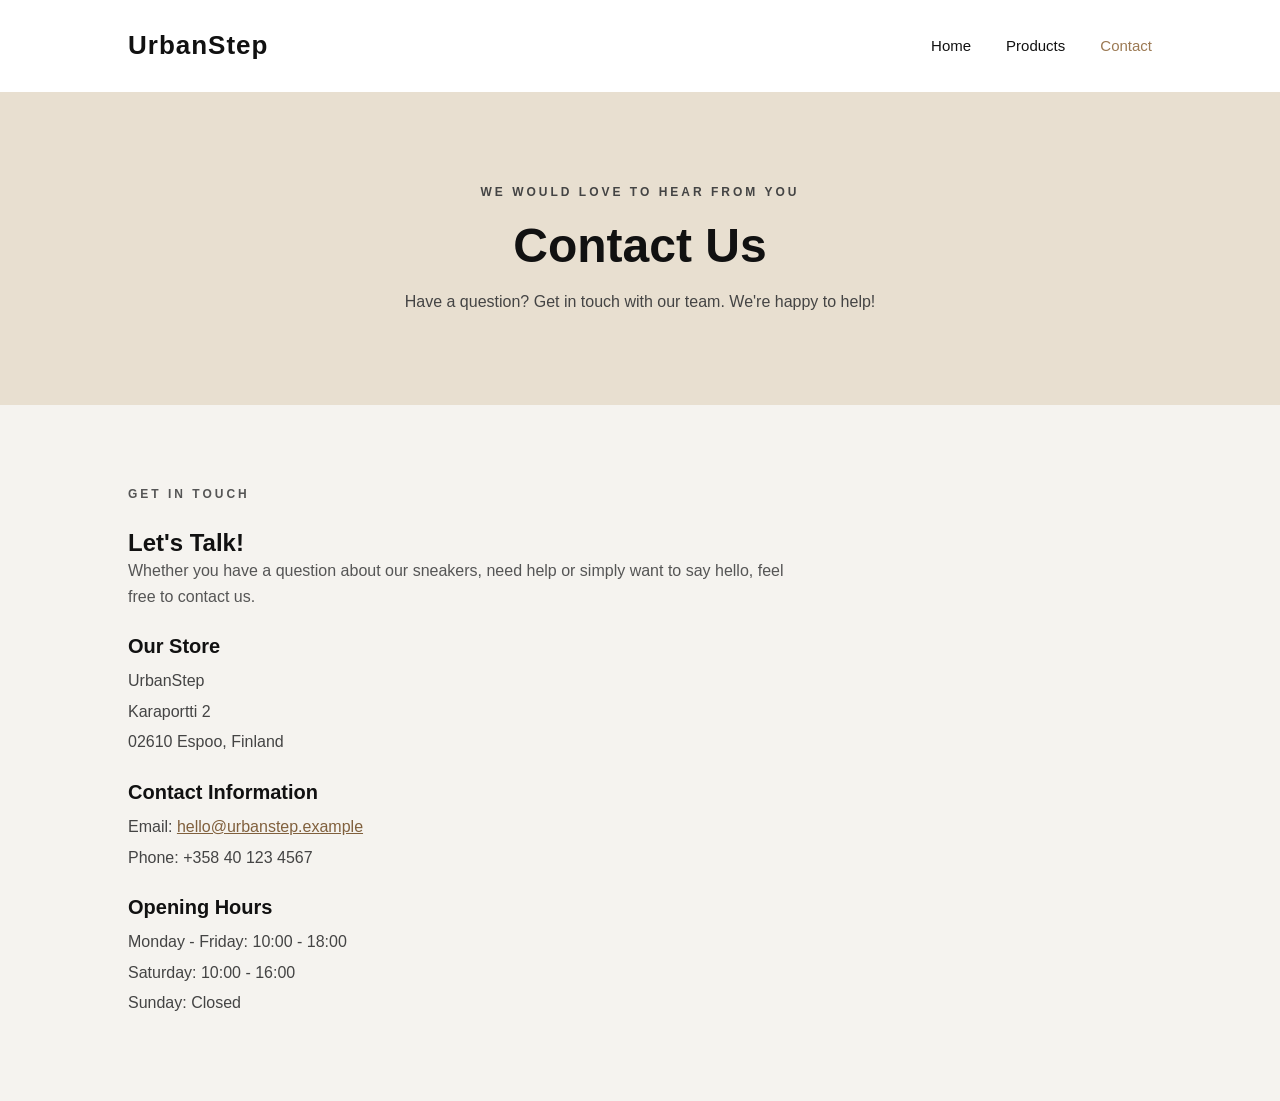
==== company-website/contact.html @ 49b27d6d "Add UrbanStep website" ====
<!DOCTYPE html>
<html lang="en">

<head>
    <meta charset="UTF-8">
    <meta name="viewport" content="width=device-width, initial-scale=1.0">

    <meta name="description" content="Contact UrbanStep in Espoo. Get in touch with us for questions and information.">

    <title>UrbanStep | Contact</title>

    <link rel="stylesheet" href="style.css">
</head>

<body>

    <!-- HEADER AND NAVIGATION -->
    <header>

        <a href="index.html" class="logo">UrbanStep</a>

        <nav aria-label="Main navigation">
            <a href="index.html">Home</a>
            <a href="products.html">Products</a>
            <a href="contact.html" aria-current="page">Contact</a>
        </nav>

    </header>


    <main>

        
        <section class="products-banner">

            <p class="eyebrow">WE WOULD LOVE TO HEAR FROM YOU</p>

            <h1>Contact Us</h1>

            <p>
                Have a question? Get in touch with our team.
                We're happy to help!
            </p>

        </section>


        
        <section class="contact-section">

            <div class="contact-info">

                <p class="eyebrow">GET IN TOUCH</p>

                <h2>Let's Talk!</h2>

                <p>
                    Whether you have a question about our
                    sneakers, need help or simply want to
                    say hello, feel free to contact us.
                </p>


                <!-- STORE ADDRESS -->
                <div class="contact-details">

                    <h2>Our Store</h2>

                    <p>UrbanStep</p>
                    <p>Karaportti 2</p>
                    <p>02610 Espoo, Finland</p>


                   
                    <h2>Contact Information</h2>

                    <p>
                        Email:
                        <a href="mailto:hello@urbanstep.example">
                            hello@urbanstep.example
                        </a>
                    </p>

                    <p>
                        Phone: +358 40 123 4567
                    </p>


                    <!-- OPENING HOURS -->
                    <h2>Opening Hours</h2>

                    <p>Monday - Friday: 10:00 - 18:00</p>

                    <p>Saturday: 10:00 - 16:00</p>

                    <p>Sunday: Closed</p>

                </div>
            </div>
            
        
  <div class="map">
         <iframe
             src="https://www.google.com/maps?q=Karaportti+2,+02340+Espoo&amp;output=embed"
             width="750"
              height="450"
               style="border:none"
                title="Google Maps showing UrbanStep's location">
    </iframe>
</div>
        </section>
    </main>      
</body>

</html>
---- company-website/style.css ----
/* =========================
   GENERAL SETTINGS
========================= */

* {
    margin: 0;
    padding: 0;
    box-sizing: border-box;
}

body {
    background-color: #F5F3EF;
    color: #111111;
    font-family: Arial, sans-serif;
    line-height: 1.6;
}

img {
    max-width: 100%;
    display: block;
}

h1, h2, h3 {
    line-height: 1.2;
}


/* =========================
   HEADER AND NAVIGATION
========================= */

header {
    display: flex;
    justify-content: space-between;
    align-items: center;
    padding: 25px 10%;
    background-color: #FFFFFF;
    border-bottom: 1px solid #E8DFD0;
}

.logo {
    font-size: 26px;
    font-weight: bold;
    text-decoration: none;
    color: #111111;
    letter-spacing: 1px;
}

nav {
    display: flex;
    gap: 35px;
}

nav a {
    text-decoration: none;
    color: #111111;
    font-size: 15px;
    transition: color 0.3s;
}

nav a:hover,
nav a[aria-current="page"] {
    color: #9B7953;
}


/* =========================
   COMMON TEXT
========================= */

.eyebrow {
    color: #9B7953;
    font-size: 12px;
    font-weight: bold;
    letter-spacing: 3px;
    margin-bottom: 15px;
}


/* =========================
   HOME PAGE - HERO
========================= */

.hero {
    display: flex;
    align-items: center;
    justify-content: space-between;
    min-height: 80vh;
    padding: 60px 10%;
    gap: 60px;
    background-color: #F5F3EF;
}

.hero-text {
    flex: 1;
    max-width: 550px;
}

.hero-text h1 {
    font-size: 64px;
    line-height: 1.1;
    font-weight: 700;
    margin-bottom: 25px;
    max-width: 550px;
}

.hero-text p {
    font-size: 17px;
    line-height: 1.7;
    margin-bottom: 30px;
    max-width: 450px;
    color: #555555;
}


/* HERO IMAGE */

.hero-image {
    flex: 1;
    max-width: 550px;
}

.hero-image img {
    width: 100%;
    height: 430px;
    object-fit: cover;
    border-radius: 4px;
}


/* =========================
   BUTTONS
========================= */

.shop-button {
    display: inline-block;
    padding: 14px 28px;
    background-color: #111111;
    color: #FFFFFF;
    text-decoration: none;
    border-radius: 30px;
    font-size: 14px;
    font-weight: bold;
    transition: background-color 0.3s;
}

.shop-button:hover {
    background-color: #9B7953;
}


/* =========================
   INTRODUCTION SECTION
========================= */

.intro {
    background-color: #E8DFD0;
    text-align: center;
    padding: 80px 20px;
}

.intro h2 {
    font-size: 38px;
    margin-bottom: 20px;
}

.intro > p:not(.eyebrow) {
    max-width: 650px;
    margin: 0 auto 25px;
    color: #444444;
    font-size: 16px;
}


/* =========================
   FEATURES SECTION
========================= */

.features {
    padding: 80px 10%;
    text-align: center;
    background-color: #FFFFFF;
}

.features h2 {
    font-size: 36px;
    margin-bottom: 45px;
}

.feature-container {
    display: flex;
    justify-content: space-between;
    gap: 30px;
}

.feature {
    flex: 1;
    background-color: #F5F3EF;
    padding: 35px 25px;
    border-radius: 5px;
}

.feature h3 {
    font-size: 22px;
    margin-bottom: 15px;
}

.feature p {
    color: #555555;
    font-size: 15px;
}


/* =========================
   PRODUCTS PAGE
========================= */

.products-banner {
    background-color: #E8DFD0;
    padding: 90px 20px;
    text-align: center;
}

.products-banner h1 {
    font-size: 48px;
    margin-bottom: 15px;
}

.products-banner p {
    color: #444444;
}

.products-section {
    padding: 70px 10%;
    text-align: center;
}

.products-section h2 {
    font-size: 36px;
    margin-bottom: 15px;
}

.products-intro {
    color: #555555;
    margin-bottom: 40px;
}

.product-container {
    display: flex;
    justify-content: center;
    gap: 30px;
}

.product-card {
    flex: 1;
    background-color: #FFFFFF;
    border-radius: 5px;
    overflow: hidden;
    text-align: left;
    border: 1px solid #E8DFD0;
    transition: transform 0.3s;
}

.product-card:hover {
    transform: translateY(-5px);
}

.product-card img {
    width: 100%;
    height: 240px;
    object-fit: cover;
}

.product-info {
    padding: 25px;
}

.product-info h3 {
    font-size: 21px;
    margin-bottom: 12px;
}

.product-info p {
    color: #555555;
    font-size: 14px;
    margin-bottom: 15px;
}

.product-info span {
    font-weight: bold;
    color: #9B7953;
    font-size: 18px;
}


/* =========================
   CONTACT PAGE
========================= */

.contact-section {
    display: flex;
    align-items: center;
    gap: 60px;
    padding: 80px 10%;
}

.contact-info {
    flex: 1;
}

.contact-info h1 {
    font-size: 48px;
    margin-bottom: 20px;
}

.contact-info > p {
    color: #555555;
    margin-bottom: 25px;
}

.contact-details h2 {
    font-size: 20px;
    margin: 25px 0 10px;
}

.contact-details p {
    margin-bottom: 5px;
    color: #444444;
}

.contact-details a {
    color: #80603D;
}


    .map iframe {
    width: 100%;
    height: 400px;
    border: none;
    border-radius: 5px;
}


.map-label {
    background-color: #FFFFFF;
    padding: 25px;
    border-radius: 5px;
}


/* =========================
   FOOTER
========================= */

footer {
    background-color: #111111;
    color: #FFFFFF;
    padding: 25px;
    text-align: center;
    font-size: 14px;
}


/* =========================
   RESPONSIVE DESIGN
========================= */

@media (max-width: 750px) {

    header {
        flex-direction: column;
        gap: 18px;
        padding: 20px;
    }

    nav {
        gap: 22px;
    }

    .hero {
        flex-direction: column;
        padding: 45px 7%;
        gap: 35px;
    }

    .hero-text h1 {
        font-size: 45px;
    }

    .hero-image img {
        height: 300px;
    }

    .feature-container {
        flex-direction: column;
    }

    .product-container {
        flex-direction: column;
    }

    .contact-section {
        flex-direction: column;
        padding: 50px 7%;
    }

    .map {
        width: 100%;
        min-height: 300px;
    }

    .products-banner h1 {
        font-size: 38px;
    }
}
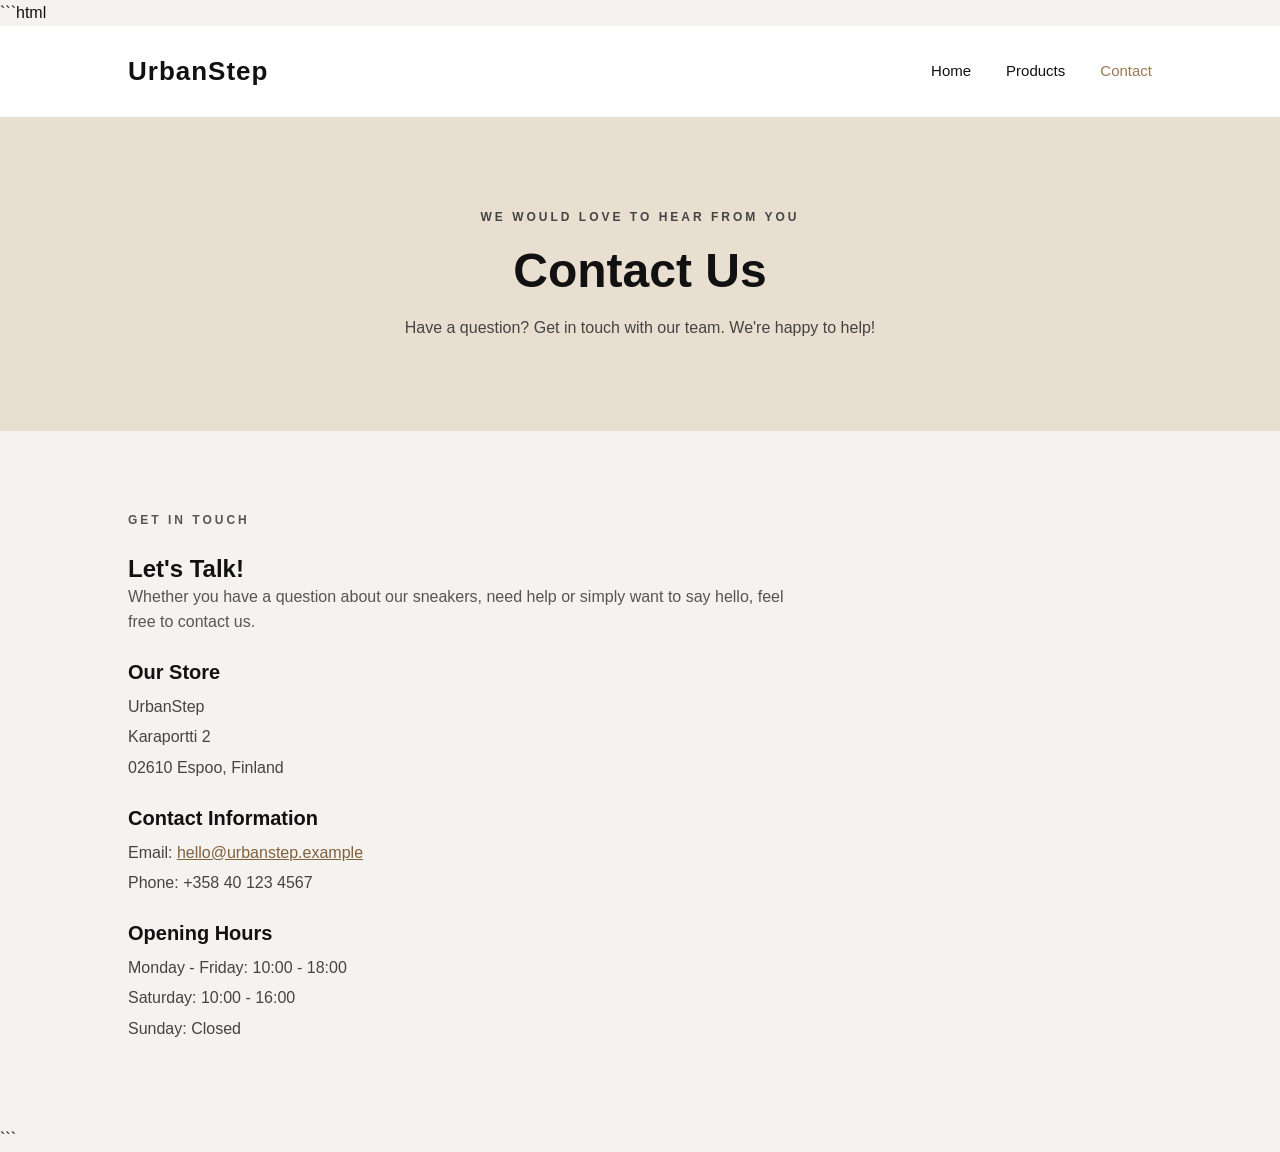
==== commit 89c85883: "jsmodule tehtävät" ====
--- a/company-website/contact.html
+++ b/company-website/contact.html
@@ -1,4 +1,4 @@
-
+```html
 <!DOCTYPE html>
 <html lang="en">
 
@@ -28,10 +28,9 @@
 
     </header>
 
-
     <main>
 
-        
+        <!-- CONTACT BANNER -->
         <section class="products-banner">
 
             <p class="eyebrow">WE WOULD LOVE TO HEAR FROM YOU</p>
@@ -45,8 +44,7 @@
 
         </section>
 
-
-        
+        <!-- CONTACT SECTION -->
         <section class="contact-section">
 
             <div class="contact-info">
@@ -61,7 +59,6 @@
                     say hello, feel free to contact us.
                 </p>
 
-
                 <!-- STORE ADDRESS -->
                 <div class="contact-details">
 
@@ -71,8 +68,7 @@
                     <p>Karaportti 2</p>
                     <p>02610 Espoo, Finland</p>
 
-
-                   
+                    <!-- CONTACT INFORMATION -->
                     <h2>Contact Information</h2>
 
                     <p>
@@ -82,35 +78,37 @@
                         </a>
                     </p>
 
-                    <p>
-                        Phone: +358 40 123 4567
-                    </p>
-
+                    <p>Phone: +358 40 123 4567</p>
 
                     <!-- OPENING HOURS -->
                     <h2>Opening Hours</h2>
 
                     <p>Monday - Friday: 10:00 - 18:00</p>
-
                     <p>Saturday: 10:00 - 16:00</p>
-
                     <p>Sunday: Closed</p>
 
                 </div>
+
             </div>
-            
-        
-  <div class="map">
-         <iframe
-             src="https://www.google.com/maps?q=Karaportti+2,+02340+Espoo&amp;output=embed"
-             width="750"
-              height="450"
-               style="border:none"
-                title="Google Maps showing UrbanStep's location">
-    </iframe>
-</div>
+
+            <!-- GOOGLE MAP -->
+            <div class="map">
+
+                <iframe
+                    src="https://www.google.com/maps?q=Karaportti+2,+02340+Espoo&amp;output=embed"
+                    width="750"
+                    height="450"
+                    style="border:none"
+                    title="Google Maps showing UrbanStep's location">
+                </iframe>
+
+            </div>
+
         </section>
-    </main>      
+
+    </main>
+
 </body>
 
 </html>
+```
